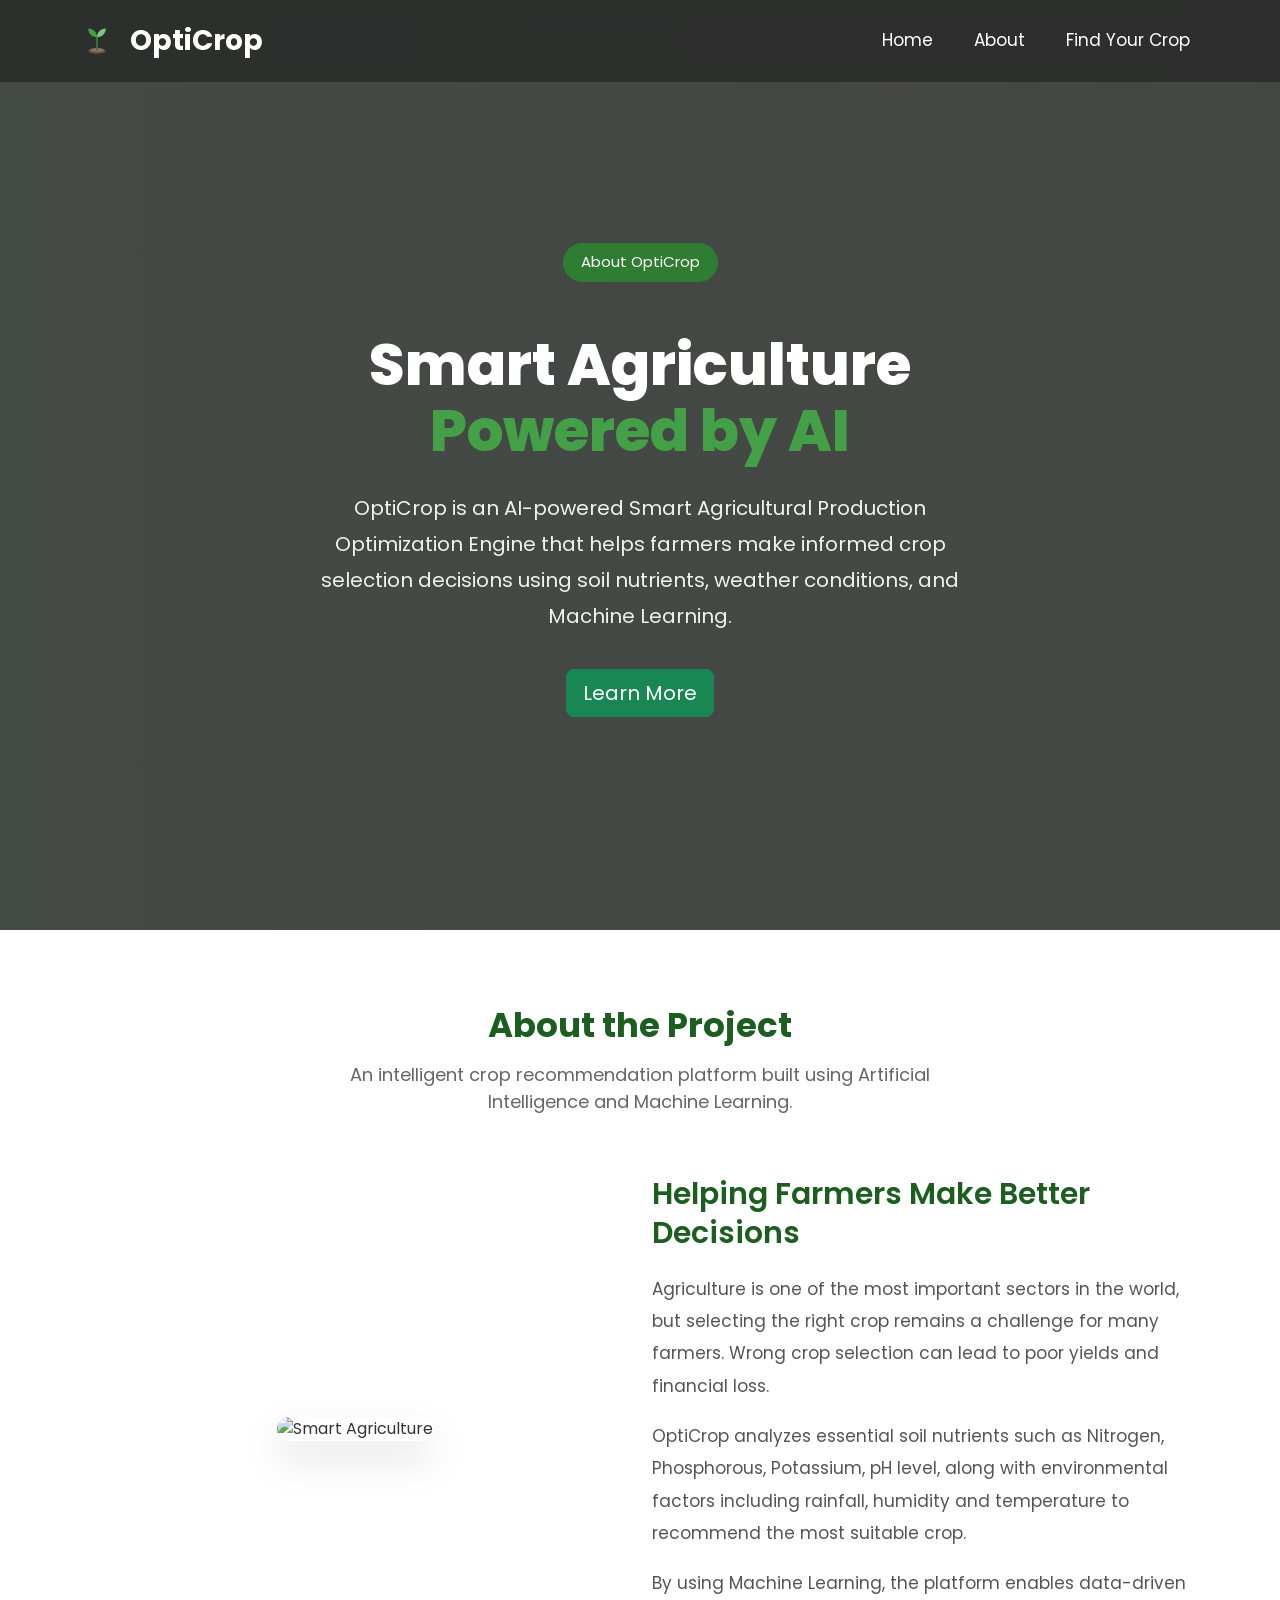
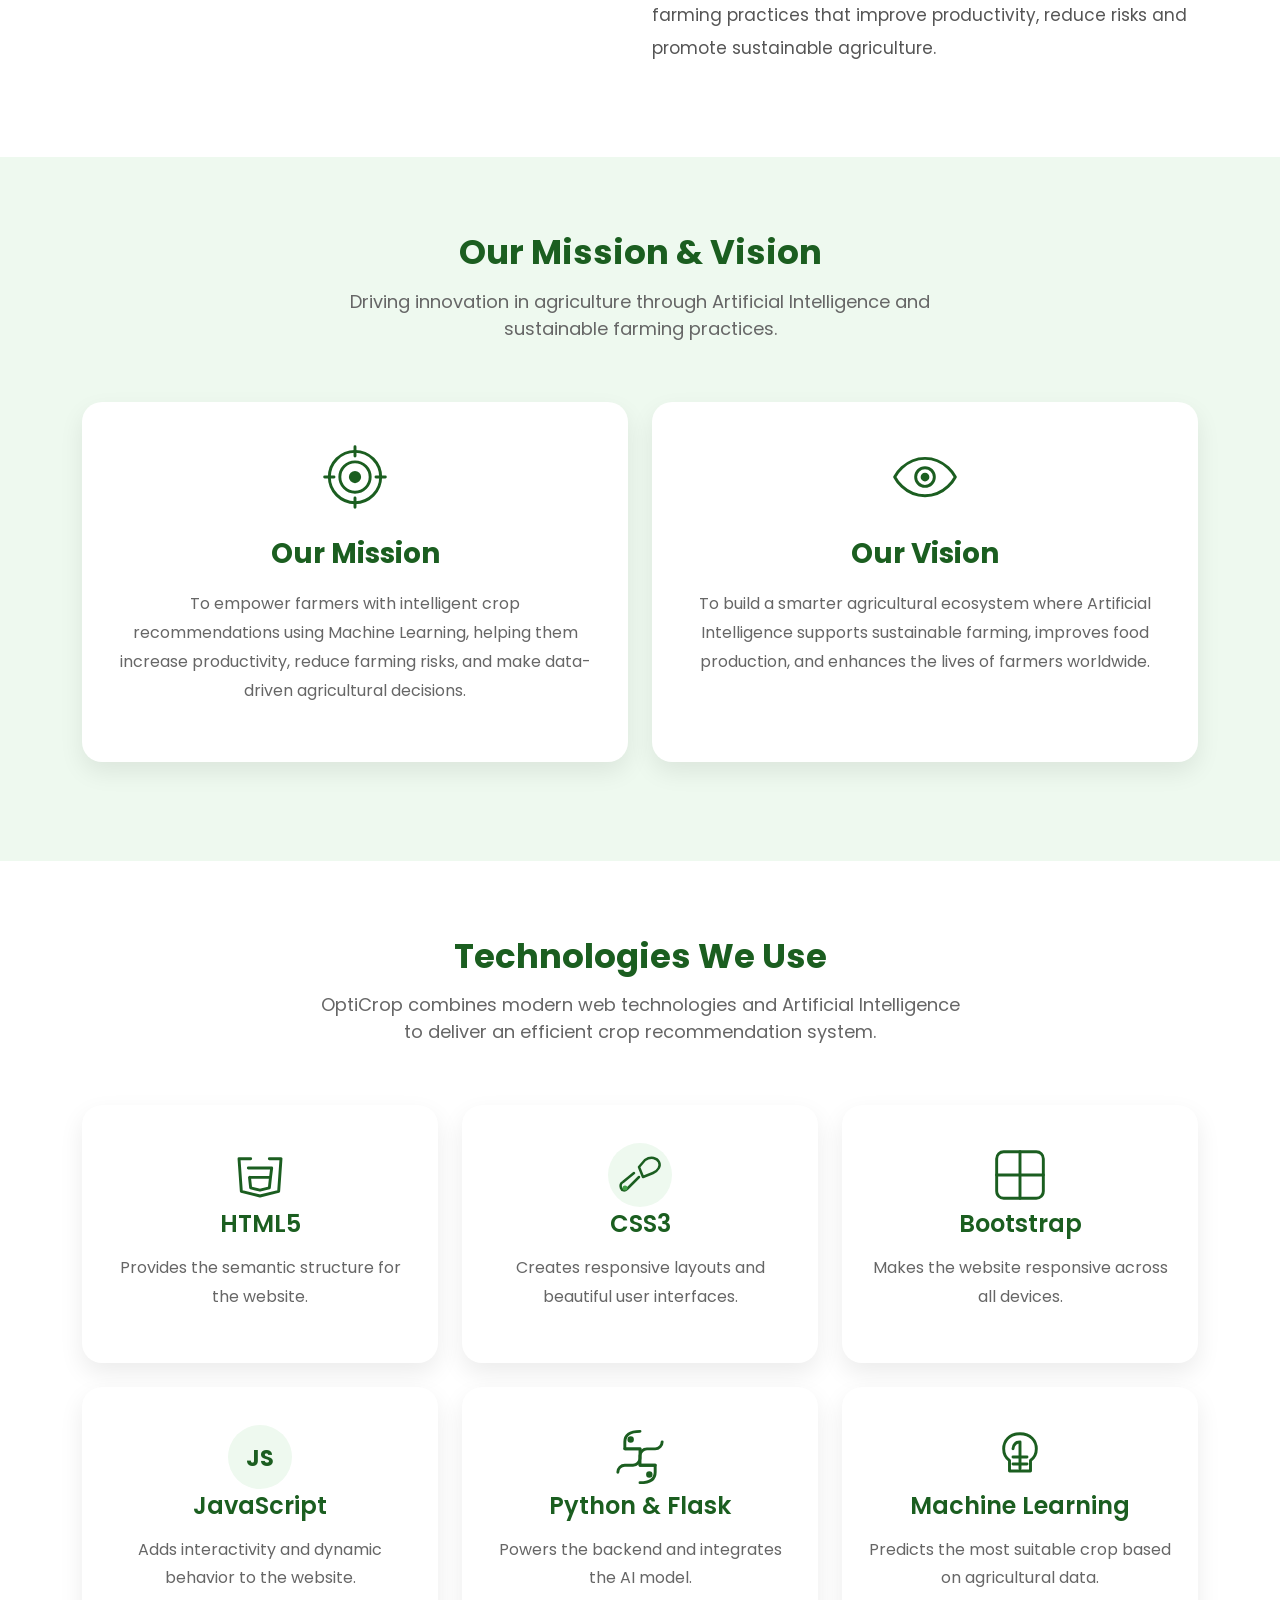
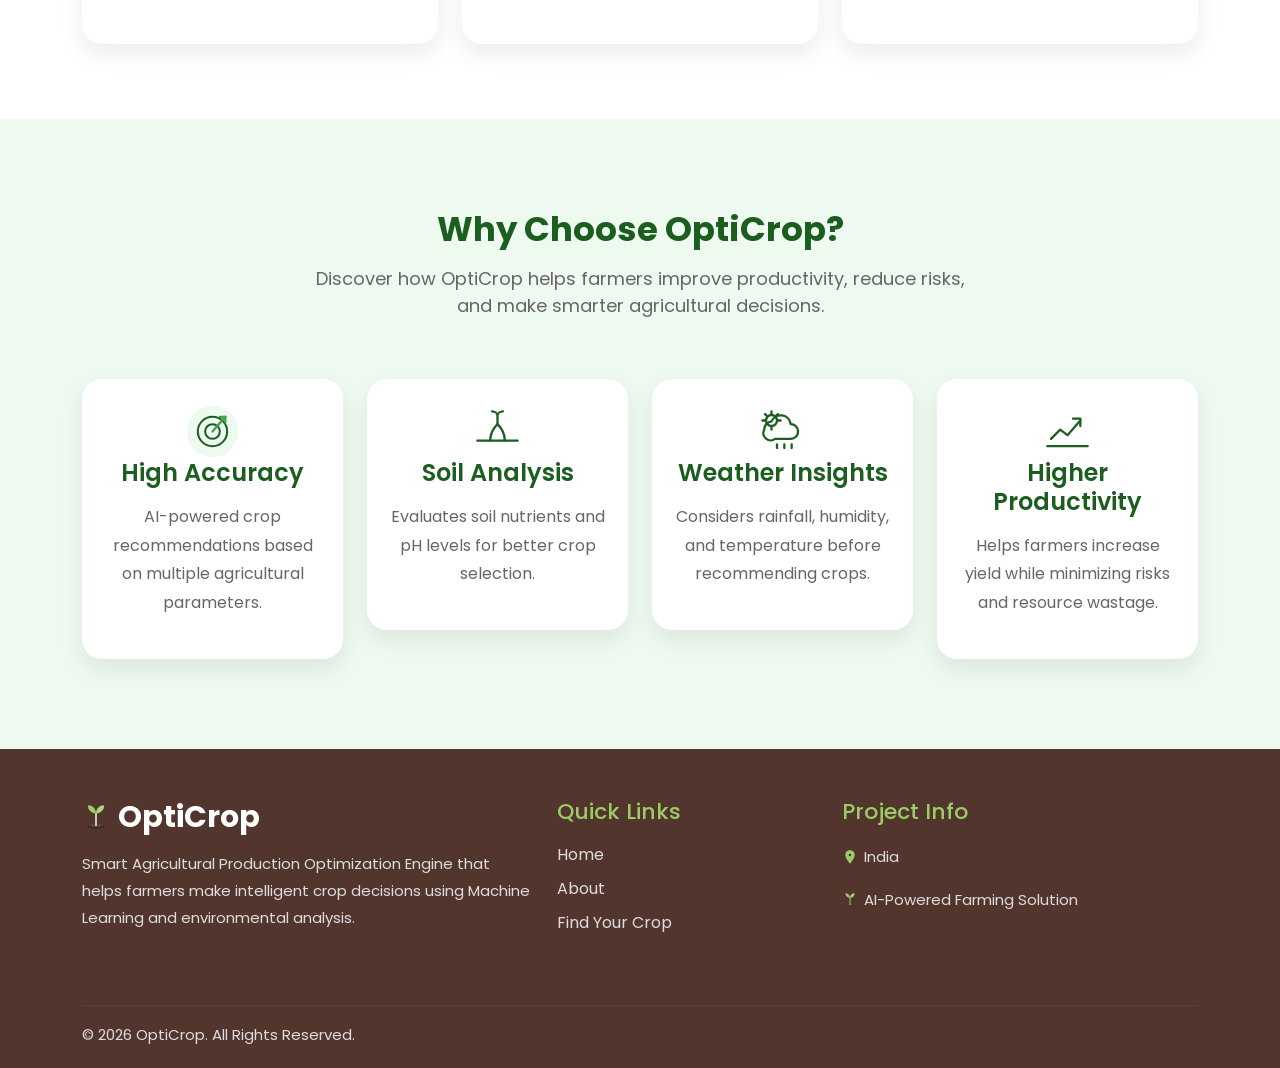
==== templates/about.html @ e3972217 "Update and rename index.html to about.html" ====
<!DOCTYPE html>
<html lang="en">

<head>

    <meta charset="UTF-8">

    <meta name="viewport"
          content="width=device-width, initial-scale=1.0">

    <title>About | OptiCrop</title>

    <!-- Google Font -->

    <link href="https://fonts.googleapis.com/css2?family=Poppins:wght@300;400;500;600;700;800&display=swap"
          rel="stylesheet">

    <!-- Bootstrap -->

    <link href="https://cdn.jsdelivr.net/npm/bootstrap@5.3.3/dist/css/bootstrap.min.css"
          rel="stylesheet">

    <!-- Font Awesome -->

    <link rel="stylesheet"
          href="https://cdnjs.cloudflare.com/ajax/libs/font-awesome/6.5.2/css/all.min.css">

    <!-- CSS -->

    <link rel="stylesheet"
          href="../static/css/style.css">

</head>

<body>

    <!-- ================= NAVBAR ================= -->

<nav class="navbar navbar-expand-lg fixed-top">

    <div class="container">
         <a class="navbar-brand" href="home.html">

    <svg class="logo-icon" viewBox="0 0 24 24" xmlns="http://www.w3.org/2000/svg">
        <ellipse cx="12" cy="20" rx="7" ry="2.2" fill="#6D4C41"/>
        <ellipse cx="12" cy="19.2" rx="5.5" ry="1.6" fill="#8D6E63"/>
        <path d="M12 19V9" stroke="#2E7D32" stroke-width="1.5" stroke-linecap="round"/>
        <path d="M12 9C8 9 5 6 5 2c4 0 7 3 7 7z" fill="#43A047"/>
        <path d="M12 9c4 0 7-3 7-7-4 0-7 3-7 7z" fill="#81C784"/>
    </svg>

    OptiCrop

</a>

        <button class="navbar-toggler"
                type="button"
                data-bs-toggle="collapse"
                data-bs-target="#navbar">

            <span class="navbar-toggler-icon"></span>

        </button>

        <div class="collapse navbar-collapse"
             id="navbar">

            <ul class="navbar-nav ms-auto">

                <li class="nav-item">

                    <a class="nav-link"
                       href="home.html">

                        Home

                    </a>

                </li>

                <li class="nav-item">

                    <a class="nav-link active"
                       href="about.html">

                        About

                    </a>

                </li>

                <li class="nav-item">

                    <a class="nav-link"
                       href="findyourcrop.html">

                        Find Your Crop

                    </a>

                </li>

            </ul>

        </div>

    </div>

</nav>

    <!-- ================= ABOUT HERO ================= -->

<section class="about-hero">

    <div class="about-overlay"></div>

    <div class="container">

        <div class="row align-items-center min-vh-100">

            <!-- Left Content -->
            <div class="col-lg-8 mx-auto text-center">

                <div class="about-content">

                    <span class="hero-tag">

                        About OptiCrop

                    </span>

                    <h1>

                        Smart Agriculture <br>
                        <span>Powered by AI</span>

                    </h1>

                    <p>

                        OptiCrop is an AI-powered Smart Agricultural Production
                        Optimization Engine that helps farmers make informed crop
                        selection decisions using soil nutrients, weather
                        conditions, and Machine Learning.

                    </p>

                    <a href="#about-project"
                       class="btn btn-success btn-lg">

                        Learn More

                    </a>

                </div>

            </div>

          

        </div>

    </div>

</section>

    <!-- ================= ABOUT PROJECT ================= -->

<section class="about-project" id="about-project">

    <div class="container">

        <div class="section-title">

            <h2>About the Project</h2>

            <p>
                An intelligent crop recommendation platform built using
                Artificial Intelligence and Machine Learning.
            </p>

        </div>

        <div class="row align-items-center">

            <!-- Left -->

            <div class="col-lg-6">

                <div class="project-image">

                    <img src="../static/images/project.jpg"
                         class="img-fluid"
                         alt="Smart Agriculture">

                </div>

            </div>

            <!-- Right -->

            <div class="col-lg-6">

                <div class="project-content">

                    <h3>Helping Farmers Make Better Decisions</h3>

                    <p>

                        Agriculture is one of the most important sectors in the
                        world, but selecting the right crop remains a challenge
                        for many farmers. Wrong crop selection can lead to poor
                        yields and financial loss.

                    </p>

                    <p>

                        OptiCrop analyzes essential soil nutrients such as
                        Nitrogen, Phosphorous, Potassium, pH level, along with
                        environmental factors including rainfall, humidity and
                        temperature to recommend the most suitable crop.

                    </p>

                    <p>

                        By using Machine Learning, the platform enables
                        data-driven farming practices that improve productivity,
                        reduce risks and promote sustainable agriculture.

                    </p>

                </div>

            </div>

        </div>

    </div>

</section>

    <!-- ================= MISSION & VISION ================= -->

<section class="mission-vision" id="mission">

    <div class="container">

        <div class="section-title">

            <h2>Our Mission & Vision</h2>

            <p>

                Driving innovation in agriculture through Artificial Intelligence
                and sustainable farming practices.

            </p>

        </div>

        <div class="row">

            <!-- Mission -->

            <div class="col-lg-6 mb-4">

                <div class="mv-card">

                    <div class="mv-icon">

                        <svg width="70" height="70" viewBox="0 0 60 60" fill="none" stroke="#1B5E20" stroke-width="2.5" stroke-linecap="round" stroke-linejoin="round">
                            <circle cx="30" cy="30" r="22"/>
                            <circle cx="30" cy="30" r="13"/>
                            <circle cx="30" cy="30" r="4" fill="#1B5E20"/>
                            <path d="M30 4v8M30 48v8M4 30h8M48 30h8"/>
                        </svg>

                    </div>

                    <h3>Our Mission</h3>

                    <p>

                        To empower farmers with intelligent crop recommendations
                        using Machine Learning, helping them increase productivity,
                        reduce farming risks, and make data-driven agricultural
                        decisions.

                    </p>

                </div>

            </div>

            <!-- Vision -->

            <div class="col-lg-6 mb-4">

                <div class="mv-card">

                    <div class="mv-icon">

                        <svg width="70" height="70" viewBox="0 0 60 60" fill="none" stroke="#1B5E20" stroke-width="2.5" stroke-linecap="round" stroke-linejoin="round">
                            <path d="M4 30s8-16 26-16 26 16 26 16-8 16-26 16-26-16-26-16Z"/>
                            <circle cx="30" cy="30" r="8"/>
                            <circle cx="30" cy="30" r="2.5" fill="#1B5E20"/>
                        </svg>

                    </div>

                    <h3>Our Vision</h3>

                    <p>

                        To build a smarter agricultural ecosystem where Artificial
                        Intelligence supports sustainable farming, improves food
                        production, and enhances the lives of farmers worldwide.

                    </p>

                </div>

            </div>

        </div>

    </div>

</section>

    <!-- ================= TECHNOLOGIES ================= -->

<section class="technologies">

    <div class="container">

        <div class="section-title">

            <h2>Technologies We Use</h2>

            <p>

                OptiCrop combines modern web technologies and Artificial
                Intelligence to deliver an efficient crop recommendation system.

            </p>

        </div>

        <div class="row g-4">

            <div class="col-lg-4 col-md-6">

                <div class="tech-card">

                    <svg width="70" height="70" viewBox="0 0 60 60" fill="none" stroke="#1B5E20" stroke-width="2.5" stroke-linecap="round" stroke-linejoin="round">
                        <path d="M22 16 12 16 14 44 30 48 46 44 48 16 38 16"/>
                        <path d="M20 24h20l-1 8H22M21 32l1 9 8 2 8-2 1-9"/>
                    </svg>

                    <h4>HTML5</h4>

                    <p>

                        Provides the semantic structure for the website.

                    </p>

                </div>

            </div>

            <div class="col-lg-4 col-md-6">

                <div class="tech-card">

                    <svg width="70" height="70" viewBox="0 0 70 70">
  <circle cx="35" cy="35" r="32" fill="#eef9ef"/>
  <path d="M40 20c6-4 12-2 14 2s-1 9-6 11l-10 4-4-10 6-7Z" fill="none" stroke="#1B5E20" stroke-width="2.5" stroke-linejoin="round"/>
  <path d="M34 37 22 49c-2 2-5 2-6-1s0-5 2-6l11-9" fill="none" stroke="#1B5E20" stroke-width="2.5" stroke-linejoin="round" stroke-linecap="round"/>
  <circle cx="20" cy="48" r="2.5" fill="#43A047"/>
</svg>

                    <h4>CSS3</h4>

                    <p>

                        Creates responsive layouts and beautiful user interfaces.

                    </p>

                </div>

            </div>

            <div class="col-lg-4 col-md-6">

                <div class="tech-card">

                    <svg width="70" height="70" viewBox="0 0 60 60" fill="none" stroke="#1B5E20" stroke-width="2.5" stroke-linecap="round" stroke-linejoin="round">
                        <rect x="10" y="10" width="40" height="40" rx="6"/>
                        <path d="M10 30h40M30 10v40"/>
                    </svg>

                    <h4>Bootstrap</h4>

                    <p>

                        Makes the website responsive across all devices.

                    </p>

                </div>

            </div>

            <div class="col-lg-4 col-md-6">

                <div class="tech-card">

                    <svg width="70" height="70" viewBox="0 0 70 70">
  <circle cx="35" cy="35" r="32" fill="#eef9ef"/>
  <text x="35" y="44" font-family="Poppins, sans-serif" font-size="22" font-weight="700" text-anchor="middle" fill="#1B5E20">JS</text>
</svg>

                    <h4>JavaScript</h4>

                    <p>

                        Adds interactivity and dynamic behavior to the website.

                    </p>

                </div>

            </div>

            <div class="col-lg-4 col-md-6">

                <div class="tech-card">

                    <svg width="70" height="70" viewBox="0 0 60 60" fill="none" stroke="#1B5E20" stroke-width="2.5" stroke-linecap="round" stroke-linejoin="round">
                        <path d="M30 8c-8 0-13 3-13 9v6h13"/>
                        <path d="M30 52c8 0 13-3 13-9v-6H30"/>
                        <path d="M17 23h13v8a6 6 0 0 1-6 6h-7a6 6 0 0 0-6 6"/>
                        <path d="M43 37H30v-8a6 6 0 0 1 6-6h7a6 6 0 0 0 6-6"/>
                        <circle cx="22" cy="15" r="1.5" fill="#1B5E20"/>
                        <circle cx="38" cy="45" r="1.5" fill="#1B5E20"/>
                    </svg>

                    <h4>Python & Flask</h4>

                    <p>

                        Powers the backend and integrates the AI model.

                    </p>

                </div>

            </div>

            <div class="col-lg-4 col-md-6">

                <div class="tech-card">

                    <svg width="70" height="70" viewBox="0 0 60 60" fill="none" stroke="#1B5E20" stroke-width="2.5" stroke-linecap="round" stroke-linejoin="round">
                        <path d="M30 10c-9 0-14 6-14 13 0 5 2 8 5 10v9h18v-9c3-2 5-5 5-10 0-7-5-13-14-13Z"/>
                        <path d="M24 23a6 6 0 0 1 6-6M30 17v23M24 30h12M24 36h12"/>
                    </svg>

                    <h4>Machine Learning</h4>

                    <p>

                        Predicts the most suitable crop based on agricultural data.

                    </p>

                </div>

            </div>

        </div>

    </div>

</section>

    <!-- ================= BENEFITS ================= -->

<section class="benefits">

    <div class="container">

        <div class="section-title">

            <h2>Why Choose OptiCrop?</h2>

            <p>

                Discover how OptiCrop helps farmers improve productivity,
                reduce risks, and make smarter agricultural decisions.

            </p>

        </div>

        <div class="row g-4">

            <div class="col-lg-3 col-md-6">

                <div class="benefit-card">

                    <svg width="55" height="55" viewBox="0 0 60 60">
  <circle cx="30" cy="30" r="28" fill="#eef9ef"/>
  <circle cx="30" cy="30" r="16" fill="none" stroke="#1B5E20" stroke-width="2.2"/>
  <circle cx="30" cy="30" r="8" fill="none" stroke="#1B5E20" stroke-width="2.2"/>
  <path d="M44 14 30 30" stroke="#43A047" stroke-width="2.5" stroke-linecap="round"/>
  <path d="M44 14 38 14M44 14 44 20" stroke="#43A047" stroke-width="2.5" stroke-linecap="round"/>
</svg>

                    <h4>High Accuracy</h4>

                    <p>

                        AI-powered crop recommendations based on multiple agricultural parameters.

                    </p>

                </div>

            </div>

            <div class="col-lg-3 col-md-6">

                <div class="benefit-card">

                    <svg width="55" height="55" viewBox="0 0 60 60" fill="none" stroke="#1B5E20" stroke-width="2.5" stroke-linecap="round" stroke-linejoin="round">
                        <path d="M8 40h44"/>
                        <path d="M22 40c0-8 3-13 8-18 5 5 8 10 8 18"/>
                        <path d="M30 22v-9M30 13c0-3 3-5 6-5M30 13c0-3-3-5-6-5"/>
                    </svg>

                    <h4>Soil Analysis</h4>

                    <p>

                        Evaluates soil nutrients and pH levels for better crop selection.

                    </p>

                </div>

            </div>

            <div class="col-lg-3 col-md-6">

                <div class="benefit-card">

                    <svg width="55" height="55" viewBox="0 0 60 60" fill="none" stroke="#1B5E20" stroke-width="2.5" stroke-linecap="round" stroke-linejoin="round">
                        <circle cx="18" cy="18" r="6"/>
                        <path d="M18 8v3M18 25v3M8 18h3M25 18h3M11 11l2 2M25 11l-2 2"/>
                        <path d="M22 38h17a8 8 0 0 0 0-16 11 11 0 0 0-21-3 9 9 0 0 0-8 9 8 8 0 0 0 12 10Z"/>
                        <path d="M24 44v4M32 44v4M40 44v4"/>
                    </svg>

                    <h4>Weather Insights</h4>

                    <p>

                        Considers rainfall, humidity, and temperature before recommending crops.

                    </p>

                </div>

            </div>

            <div class="col-lg-3 col-md-6">

                <div class="benefit-card">

                    <svg width="55" height="55" viewBox="0 0 60 60" fill="none" stroke="#1B5E20" stroke-width="2.5" stroke-linecap="round" stroke-linejoin="round">
                        <path d="M8 46h44"/>
                        <path d="M12 38l10-10 8 6 14-16"/>
                        <path d="M36 16h8v8"/>
                    </svg>

                    <h4>Higher Productivity</h4>

                    <p>

                        Helps farmers increase yield while minimizing risks and resource wastage.

                    </p>

                </div>

            </div>

        </div>

    </div>

</section>


    <!-- ================= FOOTER ================= -->

 <footer class="footer">

        <div class="container">

            <div class="row">

                <!-- Logo -->

                <div class="col-lg-5 mb-4">

                    <h3>
    <svg class="footer-logo-icon" viewBox="0 0 24 24" xmlns="http://www.w3.org/2000/svg">
        <ellipse cx="12" cy="20" rx="7" ry="2.2" fill="#3E2723"/>
        <ellipse cx="12" cy="19.2" rx="5.5" ry="1.6" fill="#5D4037"/>
        <path d="M12 19V9" stroke="#C8E6C9" stroke-width="1.5" stroke-linecap="round"/>
        <path d="M12 9C8 9 5 6 5 2c4 0 7 3 7 7z" fill="#9CCC65"/>
        <path d="M12 9c4 0 7-3 7-7-4 0-7 3-7 7z" fill="#AED581"/>
    </svg>
    OptiCrop
</h3>

                    <p>
                        Smart Agricultural Production Optimization Engine
                        that helps farmers make intelligent crop decisions
                        using Machine Learning and environmental analysis.
                    </p>

                </div>

                <!-- Quick Links -->

                <div class="col-lg-3 mb-4">

                    <h5>Quick Links</h5>

                    <ul>

                        <li><a href="home.html">Home</a></li>

                        <li><a href="about.html">About</a></li>

                        <li><a href="findyourcrop.html">Find Your Crop</a></li>

                    </ul>

                </div>

                <!-- Contact -->

                <div class="col-lg-4 mb-4">

                    <h5>Project Info</h5>

                    <p>
                        <svg class="footer-inline-icon" viewBox="0 0 24 24" xmlns="http://www.w3.org/2000/svg">
                            <path d="M12 2C8 2 5 5 5 9c0 5 7 13 7 13s7-8 7-13c0-4-3-7-7-7zm0 9a2 2 0 1 1 0-4 2 2 0 0 1 0 4z" fill="#9CCC65"/>
                        </svg>
                        India
                    </p>

                   <p>
    <svg class="footer-inline-icon" viewBox="0 0 24 24" xmlns="http://www.w3.org/2000/svg">
        <ellipse cx="12" cy="20" rx="7" ry="2.2" fill="#3E2723"/>
        <ellipse cx="12" cy="19.2" rx="5.5" ry="1.6" fill="#5D4037"/>
        <path d="M12 19V9" stroke="#9CCC65" stroke-width="1.5" stroke-linecap="round"/>
        <path d="M12 9C8 9 5 6 5 2c4 0 7 3 7 7z" fill="#9CCC65"/>
        <path d="M12 9c4 0 7-3 7-7-4 0-7 3-7 7z" fill="#AED581"/>
    </svg>
    AI-Powered Farming Solution
</p>

                </div>

            </div>

            <hr>

            <p class="copyright">

                © 2026 OptiCrop. All Rights Reserved.

            </p>

        </div>

    </footer>

    <!-- Bootstrap JS -->

    <script src="https://cdn.jsdelivr.net/npm/bootstrap@5.3.3/dist/js/bootstrap.bundle.min.js"></script>

    <!-- JavaScript -->

    <script src="../static/js/script.js"></script>

</body>

</html>
---- static/css/style.css ----
/* ===========================
   GLOBAL STYLES
=========================== */
body{
    background:red;
}

*{
    margin:0;
    padding:0;
    box-sizing:border-box;
}

html{
    scroll-behavior:smooth;
}

body{

    font-family:'Poppins',sans-serif;
    background:#f8fff8;
    color:#333;

}


/* ===========================
   NAVBAR
=========================== */

.navbar{

    background:rgba(0,0,0,0.35);
    backdrop-filter:blur(10px);
    transition:.4s;
    padding:15px 0;

}

.navbar-brand{

    font-size:28px;
    font-weight:700;
    color:#fff !important;

}

.nav-link{

    color:white !important;
    margin-left:25px;
    font-size:17px;
    transition:.3s;

}

.nav-link:hover{

    color:#90EE90 !important;

}

.logo-icon{

    width:34px;

    height:34px;

    margin-right:10px;

    object-fit:contain;

}

.navbar-brand{

    display:flex;

    align-items:center;

    gap:10px;

}


/* ===========================
   HERO SECTION
=========================== */

.hero{

    position:relative;

    background:url("../images/hero-bg.jpg");

    background-size:cover;
    background-position:center;

    min-height:100vh;

    display:flex;
    align-items:center;
     padding-top:80px;

}

.hero-overlay{

    position:absolute;

    top:0;
    left:0;

    width:100%;
    height:100%;

    background:rgba(0,0,0,.60);

}

.hero .container{

    position:relative;
    z-index:2;

}


/* ===========================
   HERO CONTENT
=========================== */

.hero-content{

    color:white;

}

.hero-tag{

    display:inline-flex;

    align-items:center;

    background:#2E7D32;

    color:white;

    padding:8px 18px;

    border-radius:30px;

    margin-bottom:25px;

    font-size:15px;

}

.hero-content h1{

    font-size:52px;

    font-weight:700;

    line-height:1.2;

    margin-bottom:25px;

}

.hero-content h1 span{

    color:#90EE90;

}

.hero-content p{

    font-size:20px;

    line-height:1.8;

    margin-bottom:35px;

    color:#f2f2f2;

}


/* ===========================
   BUTTONS
=========================== */

.hero-buttons{

    margin-bottom:40px;

}

.hero-buttons .btn{

    padding:15px 35px;

    border-radius:40px;

    font-size:18px;

    font-weight:600;

    display:inline-flex;

    align-items:center;

}

.hero-buttons .btn-success{

    background:#43A047;
    border:none;

}

.hero-buttons .btn-success:hover{

    background:#2E7D32;

}

.hero-buttons .btn-outline-light:hover{

    color:#2E7D32;

}


/* ===========================
   HERO STATS
=========================== */

.hero-stats{

    display:flex;

    gap:20px;

    flex-wrap:wrap;

}

.stat-box{

    background:rgba(255,255,255,.12);

    backdrop-filter:blur(15px);

    padding:20px;

    border-radius:15px;

    min-width:140px;

    text-align:center;

}

.stat-box h3{

    color:#90EE90;

    font-size:34px;

    font-weight:700;

}

.stat-box p{

    margin:0;

    font-size:15px;

}


/* ===========================
   HERO CARD
=========================== */

.hero-card{

    background:rgba(255,255,255,.15);

    backdrop-filter:blur(15px);

    border-radius:20px;

    padding:35px;

    color:white;

    box-shadow:0 20px 40px rgba(0,0,0,.30);

}

.hero-card h3{

    text-align:center;

    margin-bottom:35px;

    display:flex;

    align-items:center;

    justify-content:center;

}

.feature-item{

    display:flex;

    gap:18px;

    margin-bottom:28px;

    align-items:flex-start;

}

.feature-item i{

    font-size:32px;

    color:#90EE90;

}

.feature-item h5{

    margin-bottom:5px;

}

.feature-item p{

    margin:0;

    color:#eee;

    font-size:15px;

}


/* ===========================
   RESPONSIVE
=========================== */

@media(max-width:992px){

.hero{

    text-align:center;

}

.hero-content h1{

    font-size:46px;

}

.hero-card{

    margin-top:50px;

}

.hero-stats{

    justify-content:center;

}

}


@media(max-width:768px){

.hero-content h1{

    font-size:36px;

}

.hero-content p{

    font-size:17px;

}

.hero-buttons .btn{

    margin-bottom:15px;

}

}

/* ===========================
   FEATURES SECTION
=========================== */

.features{

    padding:75px 0;

    background:#f8fff8;

}

.section-title{

    text-align:center;

    margin-bottom:60px;

}

.section-title h2{

    font-size:34px;

    font-weight:700;

    color:#1B5E20;

}

.section-title p{

    max-width:650px;

    margin:15px auto;

    color:#666;

    font-size:18px;

}

.feature-box{

    background:white;

    border-radius:16px;

     padding:22px 18px;

    text-align:center;

     box-shadow:0 8px 20px rgba(0,0,0,.08);

    transition:0.3s;

    margin-bottom:20px;

    height:100%;

}

.feature-box:hover{

    transform:translateY(-12px);

    box-shadow:0 20px 45px rgba(0,0,0,.15);

}

.feature-box i{

    font-size:50px;

    color:#43A047;

    margin-bottom:20px;

}

.feature-box h4{

    font-size:22px;

    font-weight:600;

    margin-bottom:12px;

    color:#222;

}

.feature-box p{

    color:#666;

    line-height:1.7;

}

/* ===========================
   HOW IT WORKS
=========================== */

.how-it-works{

    padding:50px 0;

    background:#eef9ef;

}

.step-card{

    background:white;

    padding:30px 20px;

    border-radius:18px;

    box-shadow:0 10px 25px rgba(0,0,0,.08);

    transition:.3s;

    position:relative;

    margin-top:30px;

}

.step-card:hover{

    transform:translateY(-10px);

}

.step-number{

    position:absolute;

    top:-18px;
    left:50%;

    transform:translateX(-50%);

    width:40px;
    height:40px;

    background:#43A047;

    color:white;

    border-radius:50%;

    display:flex;
    justify-content:center;
    align-items:center;

    font-weight:bold;

}

.step-card i{

    font-size:42px;

    color:#43A047;

    margin:20px 0;

}

.step-card h4{

    font-size:20px;

    font-weight:600;

    margin-bottom:12px;

    color:#222;

}

.step-card p{

    font-size:15px;

    color:#666;

}

/* ===========================
   PARAMETERS
=========================== */

.parameters{

    padding:60px 0;

    background:white;

}

.parameter-card{

    background:#f8fff8;

    border-radius:18px;

    padding:25px;

    text-align:center;

    transition:.3s;

    box-shadow:0 8px 18px rgba(0,0,0,.08);

}

.parameter-card:hover{

    transform:translateY(-8px);

}

.parameter-card img{

    width:55px;

    height:55px;

    margin-bottom:15px;

}

.parameter-card h5{

    font-size:18px;

    font-weight:600;

}

.parameter-card svg{

    width:55px;

    height:55px;

    margin-bottom:15px;

}


/*=========================
        FOOTER
=========================*/

.footer{

    background:#52362e;

    color:#fff;

    padding:50px 0 20px;

}

.footer h3{

    font-size:30px;

    font-weight:700;

    margin-bottom:15px;

    display:flex;

    align-items:center;

}

.footer h5{

    color:#9CCC65;

    margin-bottom:18px;

    font-size:22px;

}

.footer p{

    color:#ddd;

    line-height:1.8;

    font-size:15px;

    display:flex;

    align-items:center;

}

.footer ul{

    list-style:none;

    padding:0;

}

.footer ul li{

    margin-bottom:10px;

}

.footer ul li a{

    color:#ddd;

    text-decoration:none;

    transition:.3s;

}

.footer ul li a:hover{

    color:#9CCC65;

    padding-left:6px;

}

.footer hr{

    border-color:rgba(255,255,255,.2);

    margin:30px 0 15px;

}

.copyright{

    text-align:center;

    color:#bbb;

    font-size:14px;

    margin:0;

}

/* ===========================
   SVG ICON SIZING 
=========================== */

.logo-icon{

    width:30px;

    height:30px;

    margin-right:8px;

}

.tag-icon{

    width:18px;

    height:18px;

    margin-right:6px;

}

.btn-icon{

    width:18px;

    height:18px;

    margin-right:6px;

}

.footer-logo-icon{

    width:28px;

    height:28px;

    margin-right:8px;

}

.footer-inline-icon{

    width:16px;

    height:16px;

    margin-right:6px;

}

/* ===========================
   ABOUT HERO
=========================== */

.about-hero{

    position:relative;

    min-height:75vh;

    display:flex;

    align-items:center;

    justify-content:center;

    padding-top:30px;

    background:
        linear-gradient(rgba(0,0,0,.72),
                        rgba(0,0,0,.72)),
        url("../images/about-bg.jpg");

    background-size:cover;

    background-position:center;

    background-repeat:no-repeat;

}

.about-overlay{

    position:absolute;

    inset:0;

    background:linear-gradient(to right,
                rgba(46,125,50,.05),
                rgba(255,255,255,0));

}

.about-hero .container{

    position:relative;

    z-index:2;

}

.about-content h1{

    font-size:58px;

    font-weight:800;

    color:#fff;

    line-height:1.15;

    margin:25px 0;

}

.about-content h1 span{

    color:#43A047;

}

.about-content p{

    font-size:20px;

    color:#f1f1f1;

    line-height:1.8;

    max-width:700px;

    margin:0 auto 35px;

}
.about-image{

    text-align:center;

}

.about-image img{

    width:90%;

    border-radius:20px;

    box-shadow:0 20px 45px rgba(0,0,0,.15);

}

@media(max-width:992px){

.about-content{

    text-align:center;

    max-width:850px;

    margin:auto;

    transform: translateY(-30px);

}

.about-image{

    margin-top:50px;

}

.about-content h1{

    font-size:44px;

}

}

@media(max-width:768px){

.about-content h1{

    font-size:34px;

}

.about-content p{

    font-size:17px;

}

}

/*==========================
    ABOUT PROJECT
==========================*/

.about-project{

    padding:75px 0;

    background:#ffffff;

}

.project-image{

    text-align:center;

}

.project-image img{

    width:90%;

    border-radius:20px;

    box-shadow:0 18px 40px rgba(0,0,0,.12);

    transition:.4s;

}

.project-image img:hover{

    transform:scale(1.03);

}

.project-content h3{

    font-size:30px;

    font-weight:600;

    color:#1B5E20;

    margin-bottom:20px;

    line-height:1.3;

}

.project-content p{

    font-size:17px;

    color:#555;

    line-height:1.9;

    margin-bottom:18px;

}

@media(max-width:992px){

.project-content{

    margin-top:40px;

    text-align:center;

}

.project-image img{

    width:100%;

}

}

/*==========================
    MISSION & VISION
==========================*/

.mission-vision{

    padding:75px 0;

    background:#eef9ef;

}

.mv-card{

    background:#fff;

    border-radius:20px;

    padding:40px 35px;

    text-align:center;

    height:100%;

    box-shadow:0 10px 25px rgba(0,0,0,.08);

    transition:.3s;

}

.mv-card:hover{

    transform:translateY(-10px);

    box-shadow:0 18px 40px rgba(0,0,0,.15);

}

.mv-icon{

    margin-bottom:25px;

}

.mv-icon img{

    width:70px;

    height:70px;

}

.mv-card h3{

    font-size:28px;

    font-weight:700;

    color:#1B5E20;

    margin-bottom:20px;

}

.mv-card p{

    color:#666;

    line-height:1.8;

    font-size:16px;

}

/*==========================
      TECHNOLOGIES
==========================*/

.technologies{

    padding:75px 0;

    background:#fff;

}

.tech-card{

    background:#fff;

    border-radius:20px;

    padding:35px 25px;

    text-align:center;

    height:100%;

    box-shadow:0 10px 25px rgba(0,0,0,.08);

    transition:.3s;

}

.tech-card:hover{

    transform:translateY(-10px);

    box-shadow:0 18px 40px rgba(0,0,0,.15);

}

.tech-card img{

    width:70px;

    height:70px;

    margin-bottom:20px;

}

.tech-card h4{

    font-size:24px;

    font-weight:600;

    color:#1B5E20;

    margin-bottom:15px;

}

.tech-card p{

    font-size:16px;

    color:#666;

    line-height:1.8;

}

/*==========================
        BENEFITS
==========================*/

.benefits{

    padding:90px 0;

    background:#eef9ef;

}

.benefit-card{

    background:#fff;

    border-radius:20px;

    padding:25px 20px;

     min-height:240px;

    text-align:center;

    box-shadow:0 10px 25px rgba(0,0,0,.08);

    transition:.3s;

}

.benefit-card:hover{

    transform:translateY(-10px);

    box-shadow:0 18px 40px rgba(0,0,0,.15);

}

.benefit-card img{

    width:55px;

    height:55px;

    margin-bottom:15px;

}

.benefit-card h4{

    color:#1B5E20;

    font-size:24px;

    font-weight:600;

    margin-bottom:15px;

}

.benefit-card p{

    color:#666;

    line-height:1.8;

    font-size:16px;

}

/* ===========================
   FIND YOUR CROP HERO
=========================== */

.find-hero{

    position:relative;

    min-height:100vh;

    background:url("../images/find-crop-bg.jpg") center center/cover no-repeat;

    display:flex;

    align-items:center;

}

.find-overlay{

    position:absolute;

    inset:0;

    background:rgba(0,0,0,0.55);

}

.find-content{

    position:relative;

    z-index:2;

    color:#fff;

}

.find-content h1{

    font-size:58px;

    font-weight:800;

    margin-bottom:25px;

}

.find-content h1 span{

    color:#81C784;

}

.find-content p{

    max-width:750px;

    margin:auto;

    font-size:20px;

    line-height:1.8;

    margin-bottom:35px;

}

/* ===========================
   PREDICTION FORM
=========================== */

.prediction-section{

    padding:80px 0;

    background: #fff;;

}

.prediction-card{

    background:#fff;

    border-radius:25px;

    padding:45px;

    box-shadow:0 15px 40px rgba(0,0,0,.08);

}

.prediction-card label{

    font-weight:600;

    color:#1B5E20;

    margin-bottom:10px;

}

.prediction-card .form-control{

    height:58px;

    border-radius:14px;

    border:1px solid #dcdcdc;

    font-size:16px;

    padding:12px 18px;

}

.prediction-card .form-control:focus{

    border-color:#43A047;

    box-shadow:0 0 0 .15rem rgba(67,160,71,.2);

}

.predict-btn{

    margin-top:20px;

    padding:16px 50px;

    border-radius:50px;

    font-size:18px;

    font-weight:600;

}

/* ===========================
   PREDICTION RESULT
=========================== */

.prediction-result{

    padding:80px 0;

    background:#eef9ef;

}

.result-card{

    max-width:800px;

    margin:auto;

    background:#F8FBF7;

    border-radius:25px;

    padding:50px;

    text-align:center;

    box-shadow:0 15px 35px rgba(0,0,0,.08);

}

.crop-icon{

    width:90px;

    height:90px;

    margin:auto;

    border-radius:50%;

    background:#43A047;

    color:#fff;

    display:flex;

    align-items:center;

    justify-content:center;

    font-size:38px;

    margin-bottom:25px;

}

.result-card h3{

    font-size:40px;

    color:#1B5E20;

    font-weight:700;

    margin-bottom:15px;

}

.confidence{

    display:inline-block;

    background:#E8F5E9;

    color:#2E7D32;

    padding:10px 25px;

    border-radius:30px;

    font-weight:600;

    margin-bottom:25px;

}

.result-card p{

    color:#666;

    line-height:1.8;

    margin-bottom:35px;

}

.result-details{

    display:flex;

    justify-content:center;

    gap:25px;

    flex-wrap:wrap;

}

.detail-box{

    background:#fff;

    border-radius:18px;

    padding:20px;

    min-width:170px;

    box-shadow:0 8px 20px rgba(0,0,0,.06);

}

.detail-box h5{

    color:#1B5E20;

    margin-bottom:10px;

    font-weight:600;

}

.detail-box span{

    color:#43A047;

    font-weight:700;

}

/* ===========================
   PREDICTION TIPS
=========================== */

.prediction-tips{

    padding:80px 0;

    background: #fff;

}

.tip-card{

    background:#fff;

    padding:35px 25px;

    border-radius:20px;

    text-align:center;

    box-shadow:0 12px 30px rgba(0,0,0,.08);

    transition:.3s;

    height:100%;

}

.tip-card:hover{

    transform:translateY(-8px);

}

.tip-card i{

    width:75px;

    height:75px;

    background:#43A047;

    color:#fff;

    border-radius:50%;

    display:flex;

    justify-content:center;

    align-items:center;

    margin:auto;

    font-size:30px;

    margin-bottom:20px;

}

.tip-card h4{

    color:#1B5E20;

    font-weight:700;

    margin-bottom:15px;

}

.tip-card p{

    color:#666;

    line-height:1.8;

}

/* ===========================
   FAQ
=========================== */

.faq-section{

    padding:80px 0;

    background:#eef9ef;

}

.faq-section .accordion{

    max-width:900px;

    margin:auto;

}

.faq-section .accordion-item{

    border:none;

    margin-bottom:18px;

    border-radius:18px !important;

    overflow:hidden;

    box-shadow:0 10px 30px rgba(0,0,0,.08);

}

.faq-section .accordion-button{

    font-size:18px;

    font-weight:600;

    color:#1B5E20;

    background:#ffffff;

    padding:22px 28px;

}

.faq-section .accordion-button:not(.collapsed){

    background:#43A047;

    color:#fff;

    box-shadow:none;

}

.faq-section .accordion-button:focus{

    box-shadow:none;

}

.faq-section .accordion-body{

    padding:22px 28px;

    font-size:16px;

    line-height:1.8;

    color:#666;

    background:#ffffff;

}
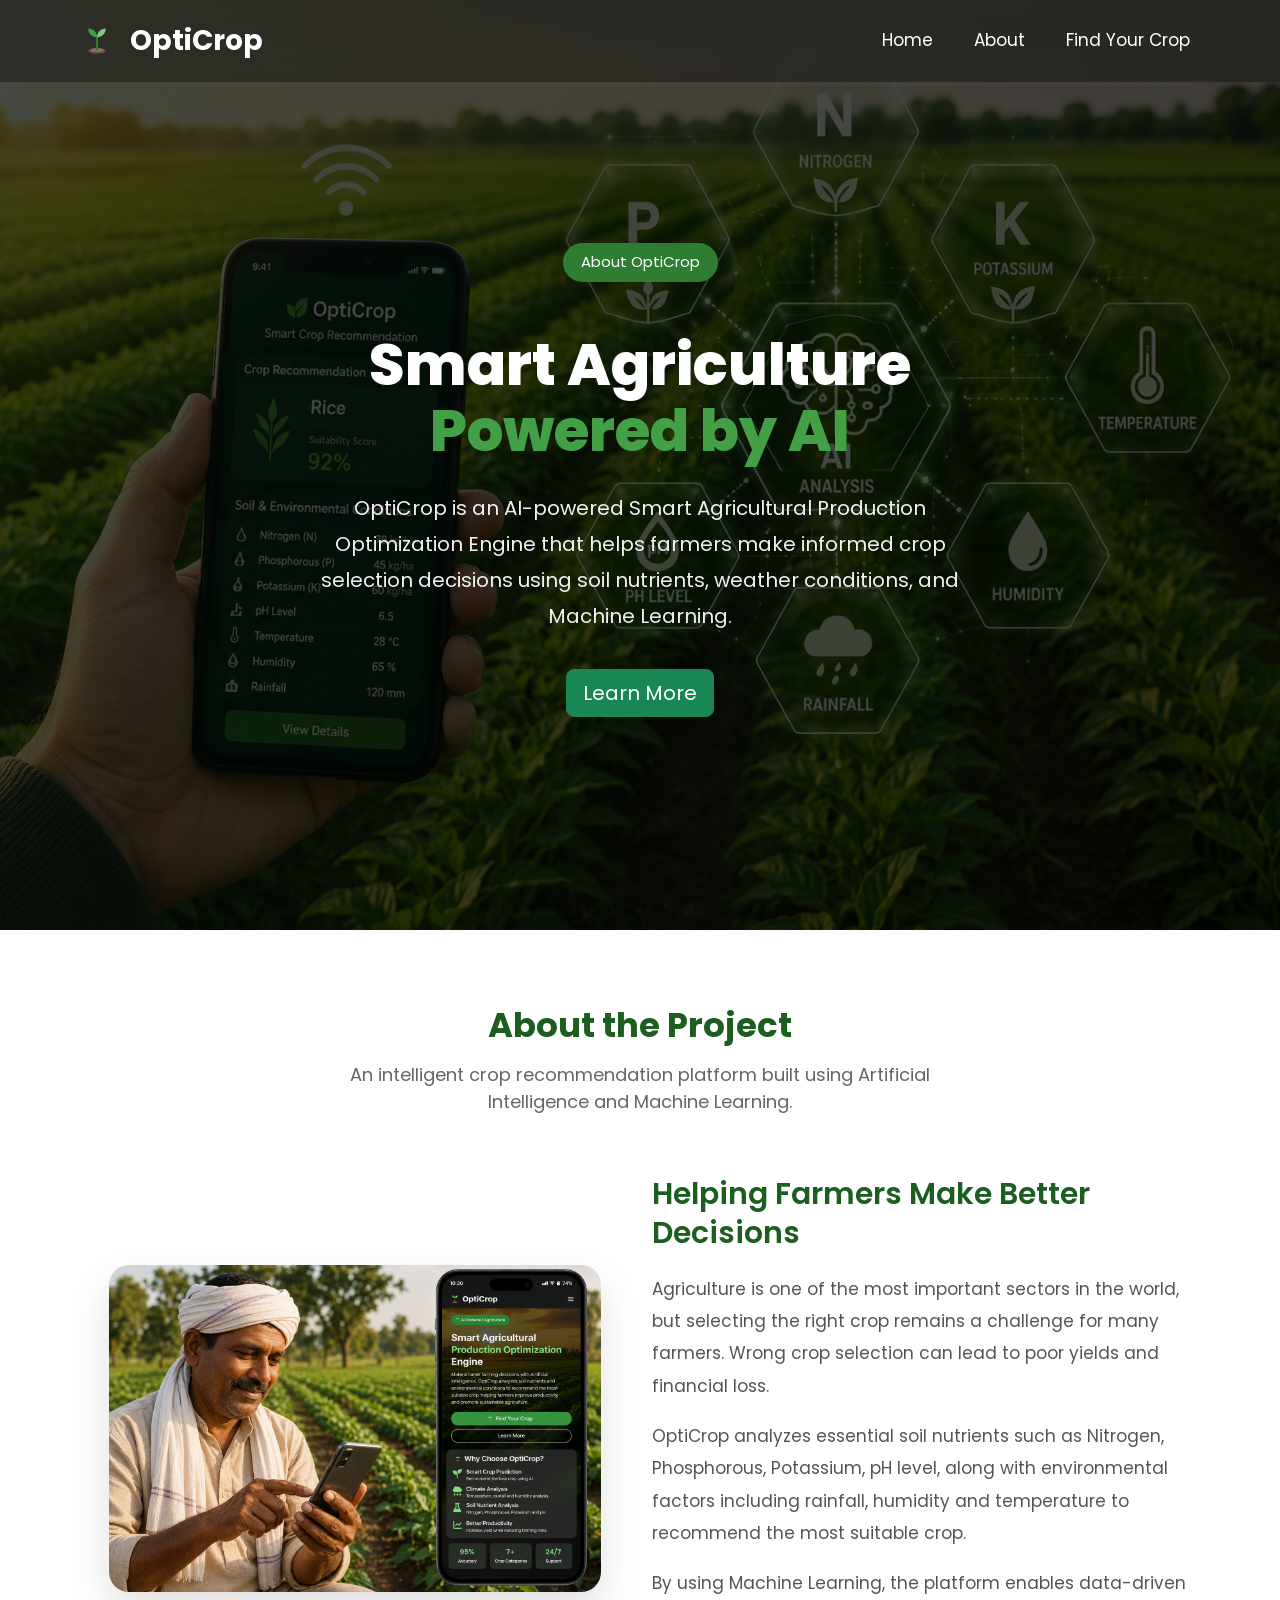
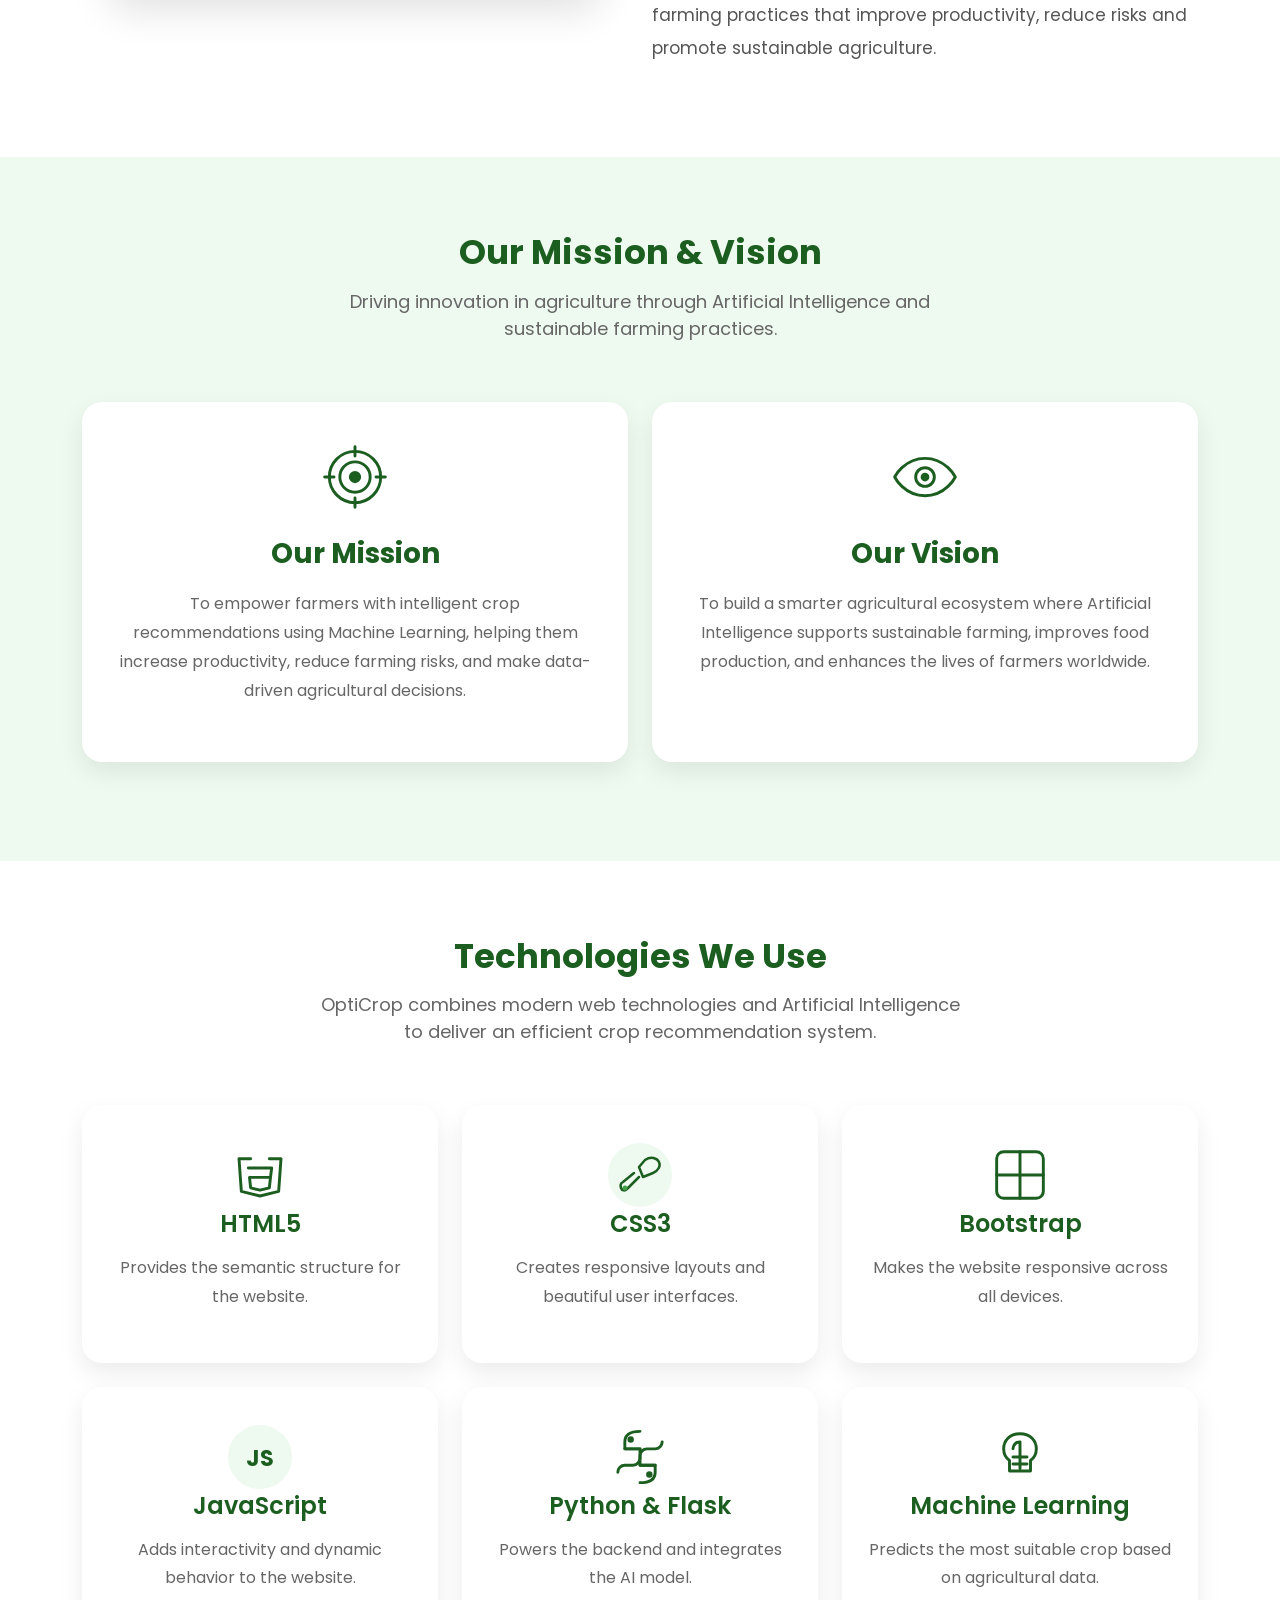
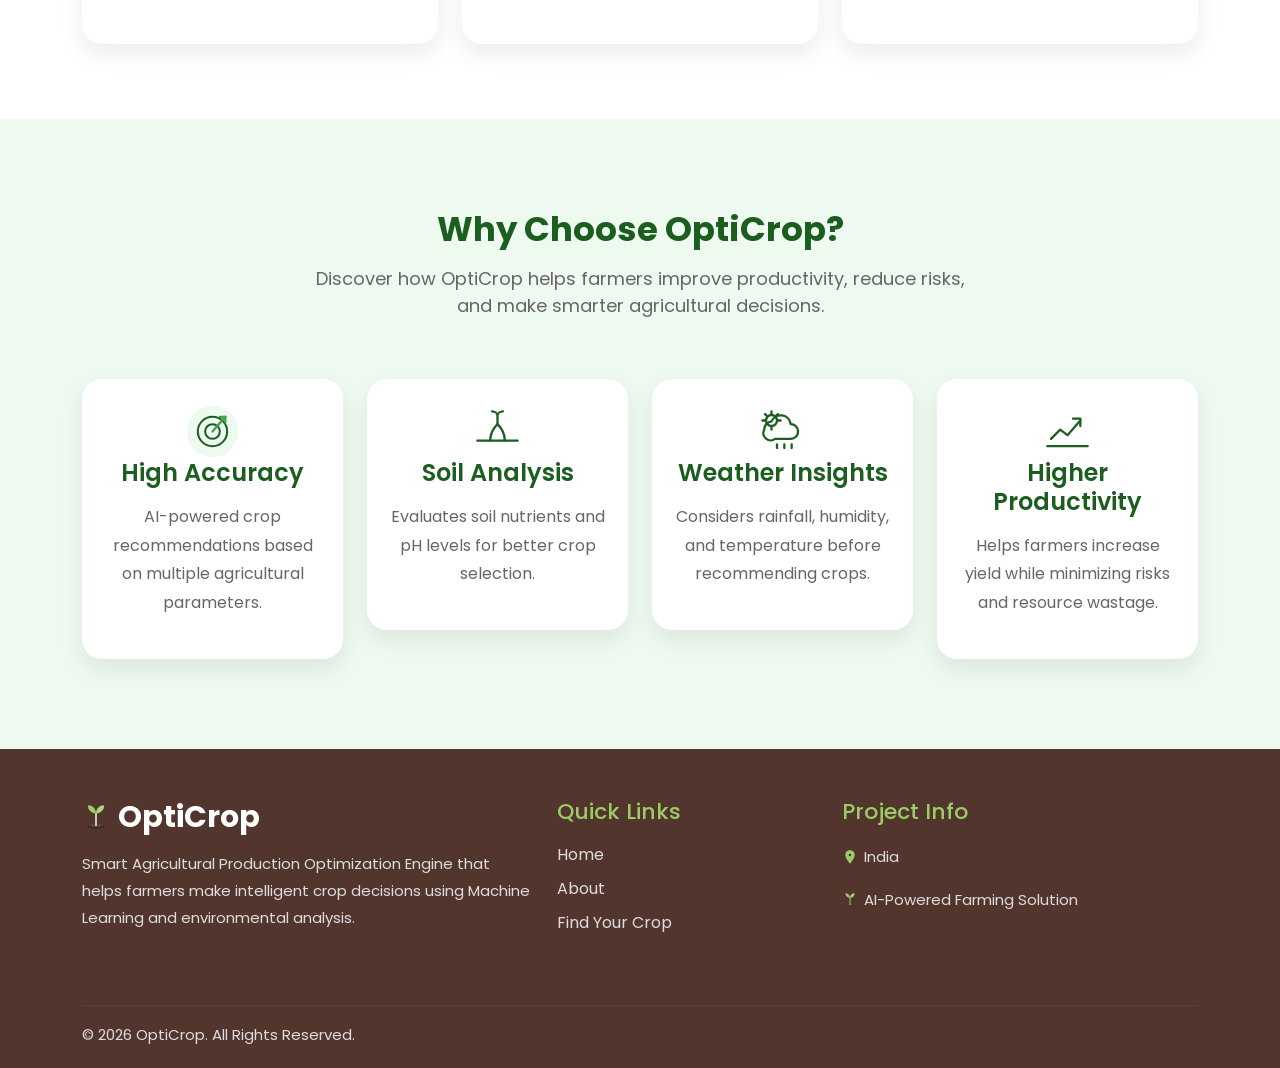
==== commit 4a776dab: "feat: integrate frontend UI templates with Flask routes and AJAX prediction controller" ====
--- a/templates/about.html
+++ b/templates/about.html
@@ -28,7 +28,7 @@
     <!-- CSS -->
 
     <link rel="stylesheet"
-          href="../static/css/style.css">
+          href="/static/css/style.css">
 
 </head>
 
@@ -39,7 +39,7 @@
 <nav class="navbar navbar-expand-lg fixed-top">
 
     <div class="container">
-         <a class="navbar-brand" href="home.html">
+         <a class="navbar-brand" href="/">
 
     <svg class="logo-icon" viewBox="0 0 24 24" xmlns="http://www.w3.org/2000/svg">
         <ellipse cx="12" cy="20" rx="7" ry="2.2" fill="#6D4C41"/>
@@ -70,7 +70,7 @@
                 <li class="nav-item">
 
                     <a class="nav-link"
-                       href="home.html">
+                       href="/">
 
                         Home
 
@@ -81,7 +81,7 @@
                 <li class="nav-item">
 
                     <a class="nav-link active"
-                       href="about.html">
+                       href="/about">
 
                         About
 
@@ -92,7 +92,7 @@
                 <li class="nav-item">
 
                     <a class="nav-link"
-                       href="findyourcrop.html">
+                       href="/findyourcrop">
 
                         Find Your Crop
 
@@ -189,7 +189,7 @@
 
                 <div class="project-image">
 
-                    <img src="../static/images/project.jpg"
+                    <img src="/static/images/project.jpg"
                          class="img-fluid"
                          alt="Smart Agriculture">
 
@@ -647,11 +647,11 @@
 
                     <ul>
 
-                        <li><a href="home.html">Home</a></li>
-
-                        <li><a href="about.html">About</a></li>
-
-                        <li><a href="findyourcrop.html">Find Your Crop</a></li>
+                        <li><a href="/">Home</a></li>
+
+                        <li><a href="/about">About</a></li>
+
+                        <li><a href="/findyourcrop">Find Your Crop</a></li>
 
                     </ul>
 
@@ -703,7 +703,7 @@
 
     <!-- JavaScript -->
 
-    <script src="../static/js/script.js"></script>
+    <script src="/static/js/script.js"></script>
 
 </body>
 
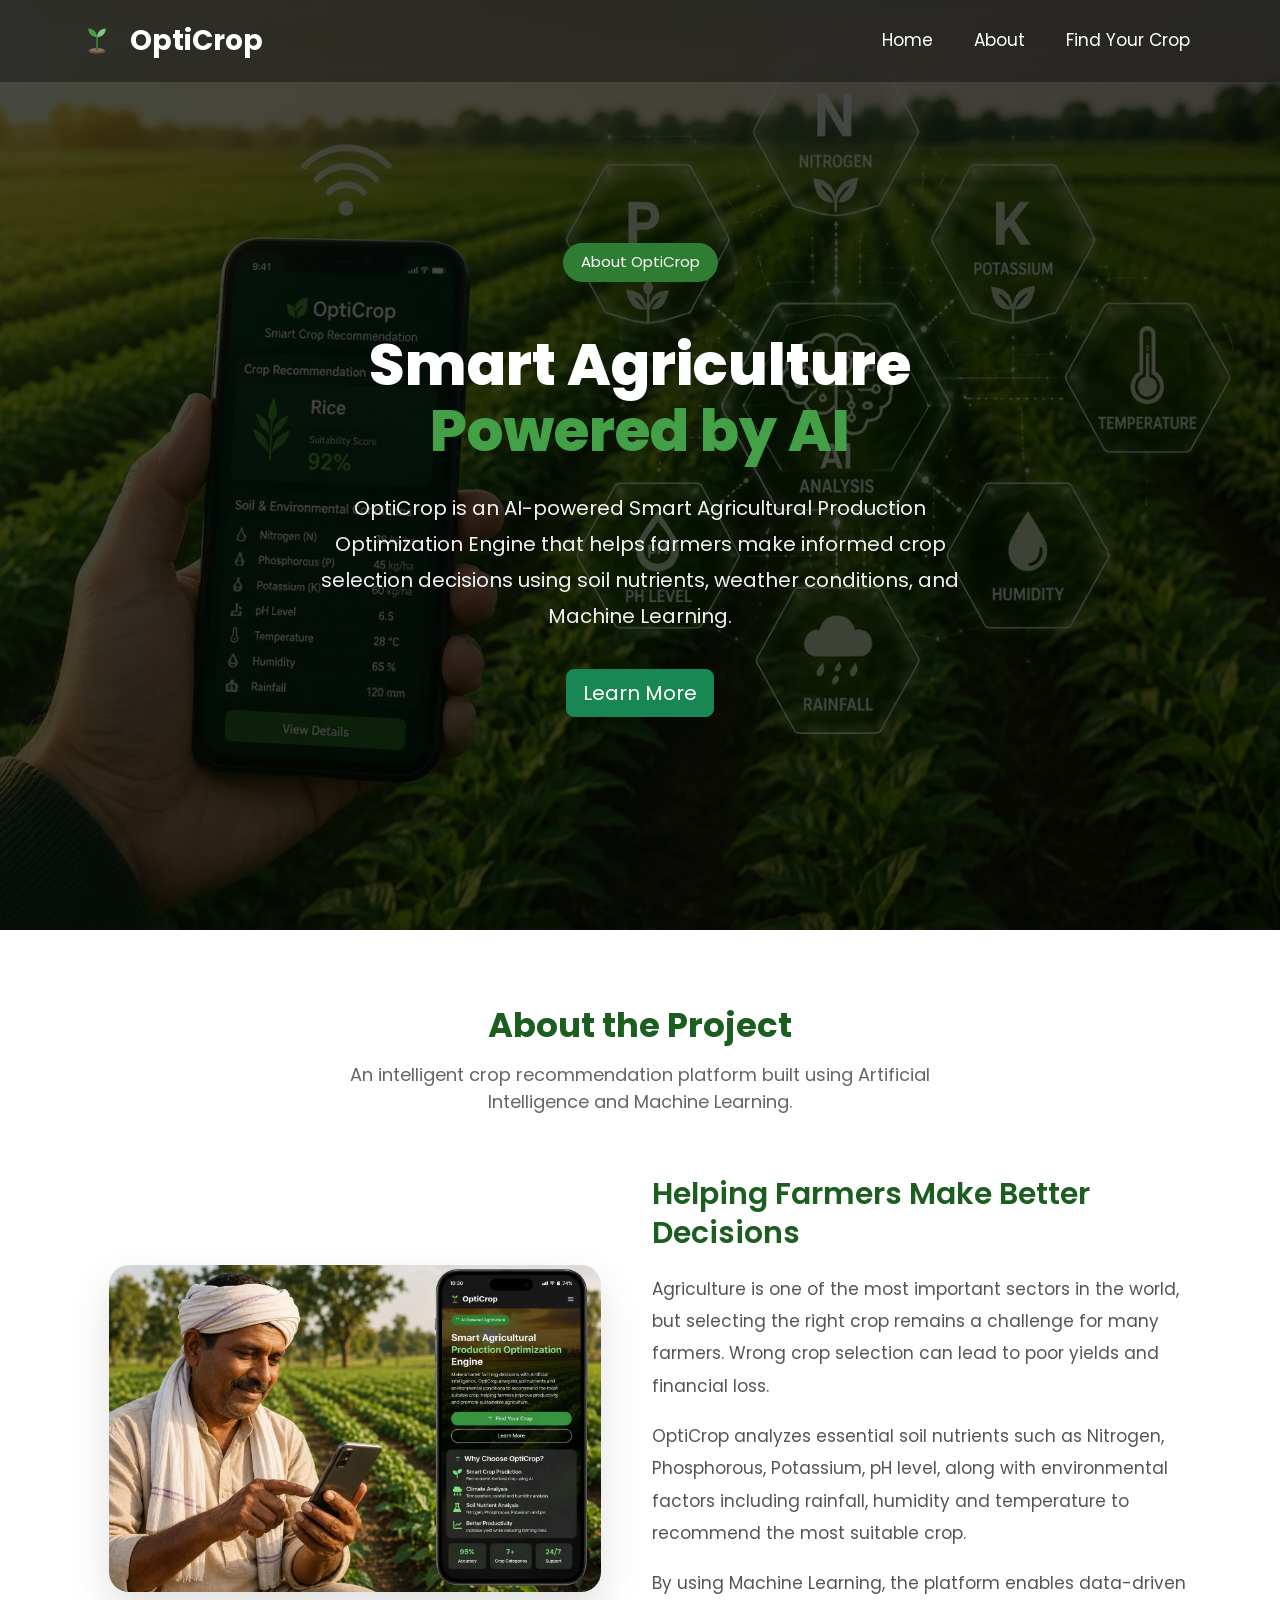
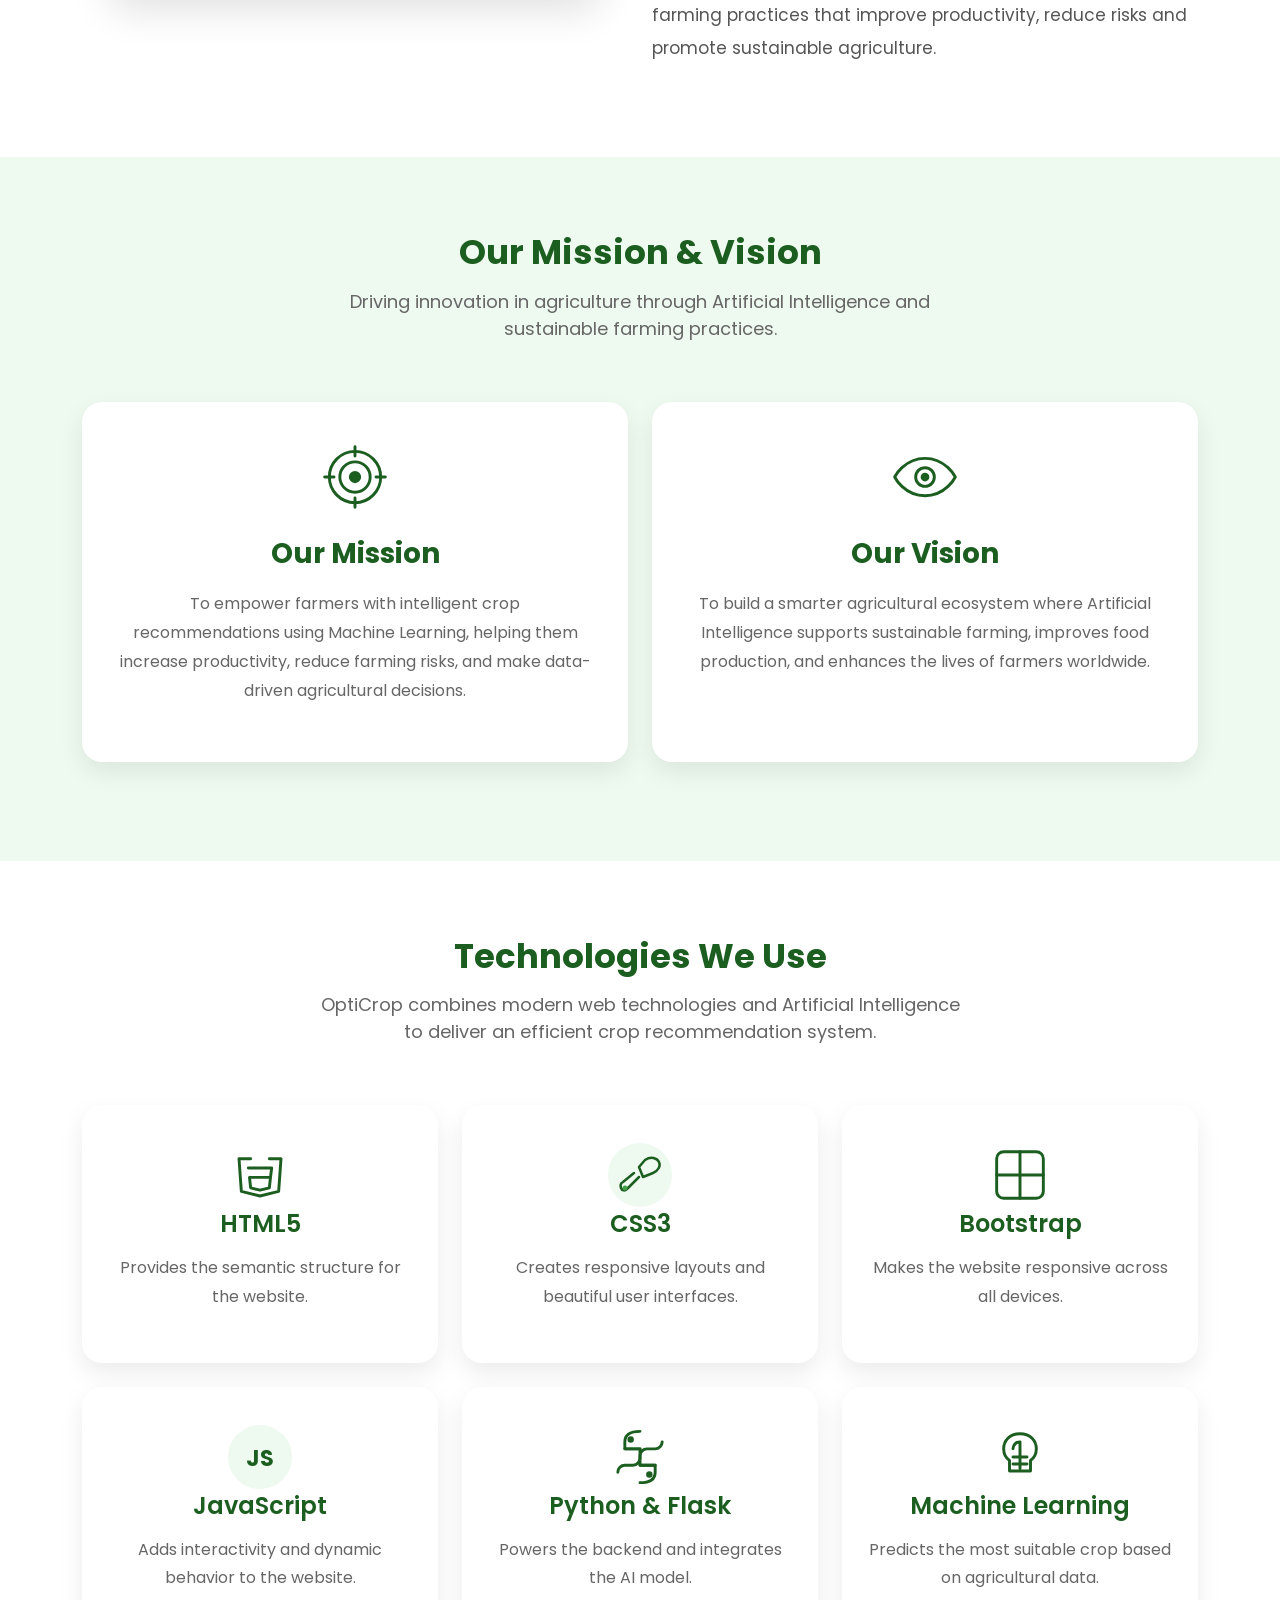
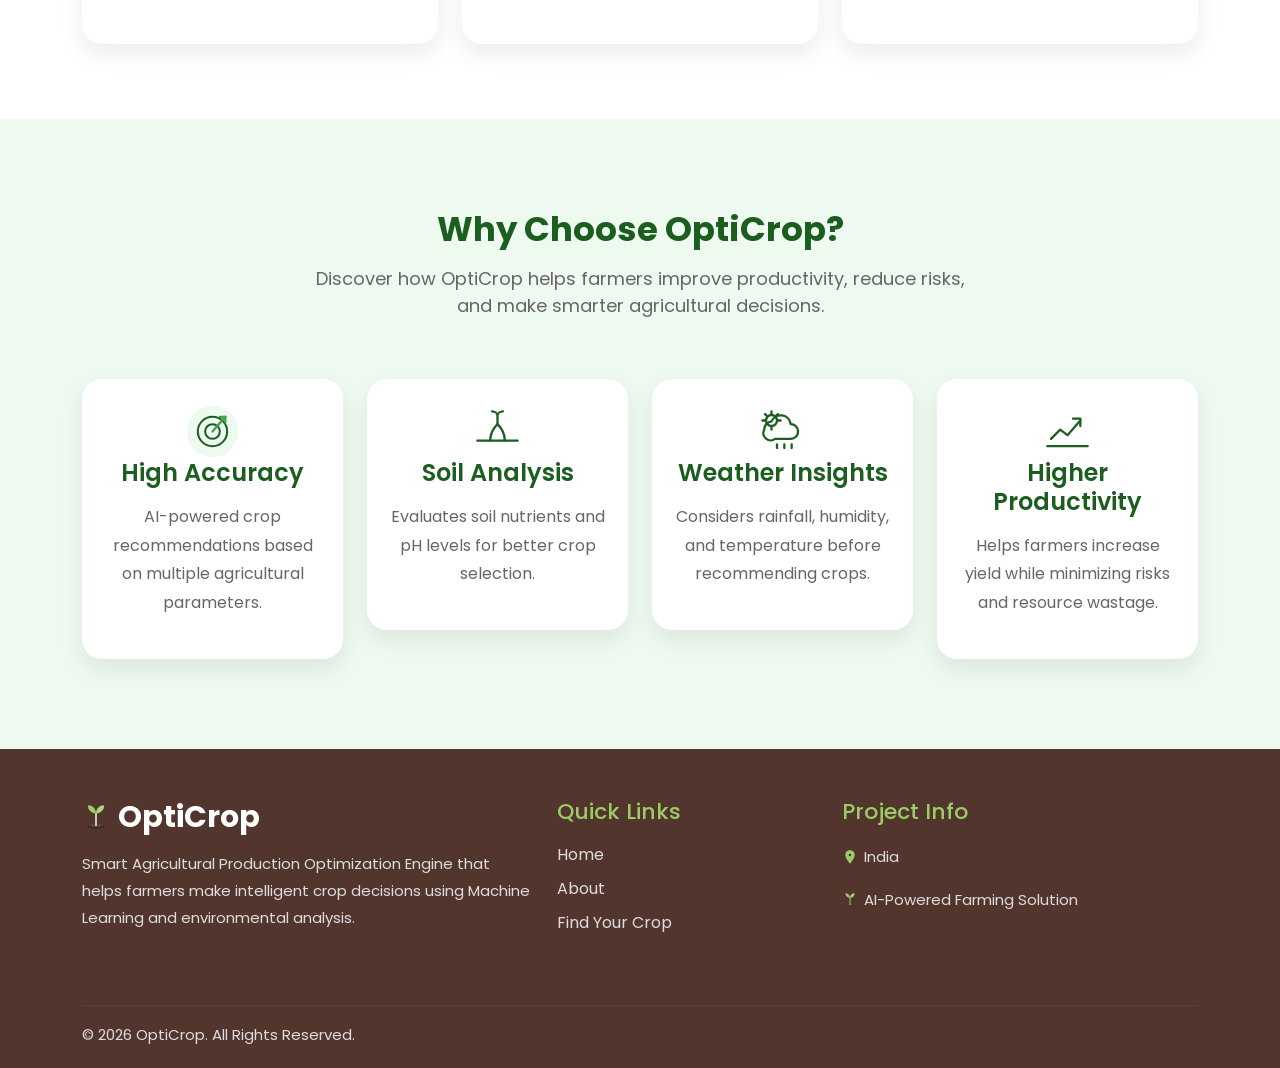
==== commit 9820ef39: "perf: convert images to WebP format for fast loading and update styles" ====
--- a/templates/about.html
+++ b/templates/about.html
@@ -189,8 +189,9 @@
 
                 <div class="project-image">
 
-                    <img src="/static/images/project.jpg"
+                    <img src="/static/images/project.webp"
                          class="img-fluid"
+                         loading="lazy"
                          alt="Smart Agriculture">
 
                 </div>
--- a/static/css/style.css
+++ b/static/css/style.css
@@ -91,7 +91,7 @@
 
     position:relative;
 
-    background:url("../images/hero-bg.jpg");
+    background:url("../images/hero-bg.webp");
 
     background-size:cover;
     background-position:center;
@@ -842,7 +842,7 @@
     background:
         linear-gradient(rgba(0,0,0,.72),
                         rgba(0,0,0,.72)),
-        url("../images/about-bg.jpg");
+        url("../images/about-bg.webp");
 
     background-size:cover;
 
@@ -1269,7 +1269,7 @@
 
     min-height:100vh;
 
-    background:url("../images/find-crop-bg.jpg") center center/cover no-repeat;
+    background:url("../images/find-crop-bg.webp") center center/cover no-repeat;
 
     display:flex;
 
